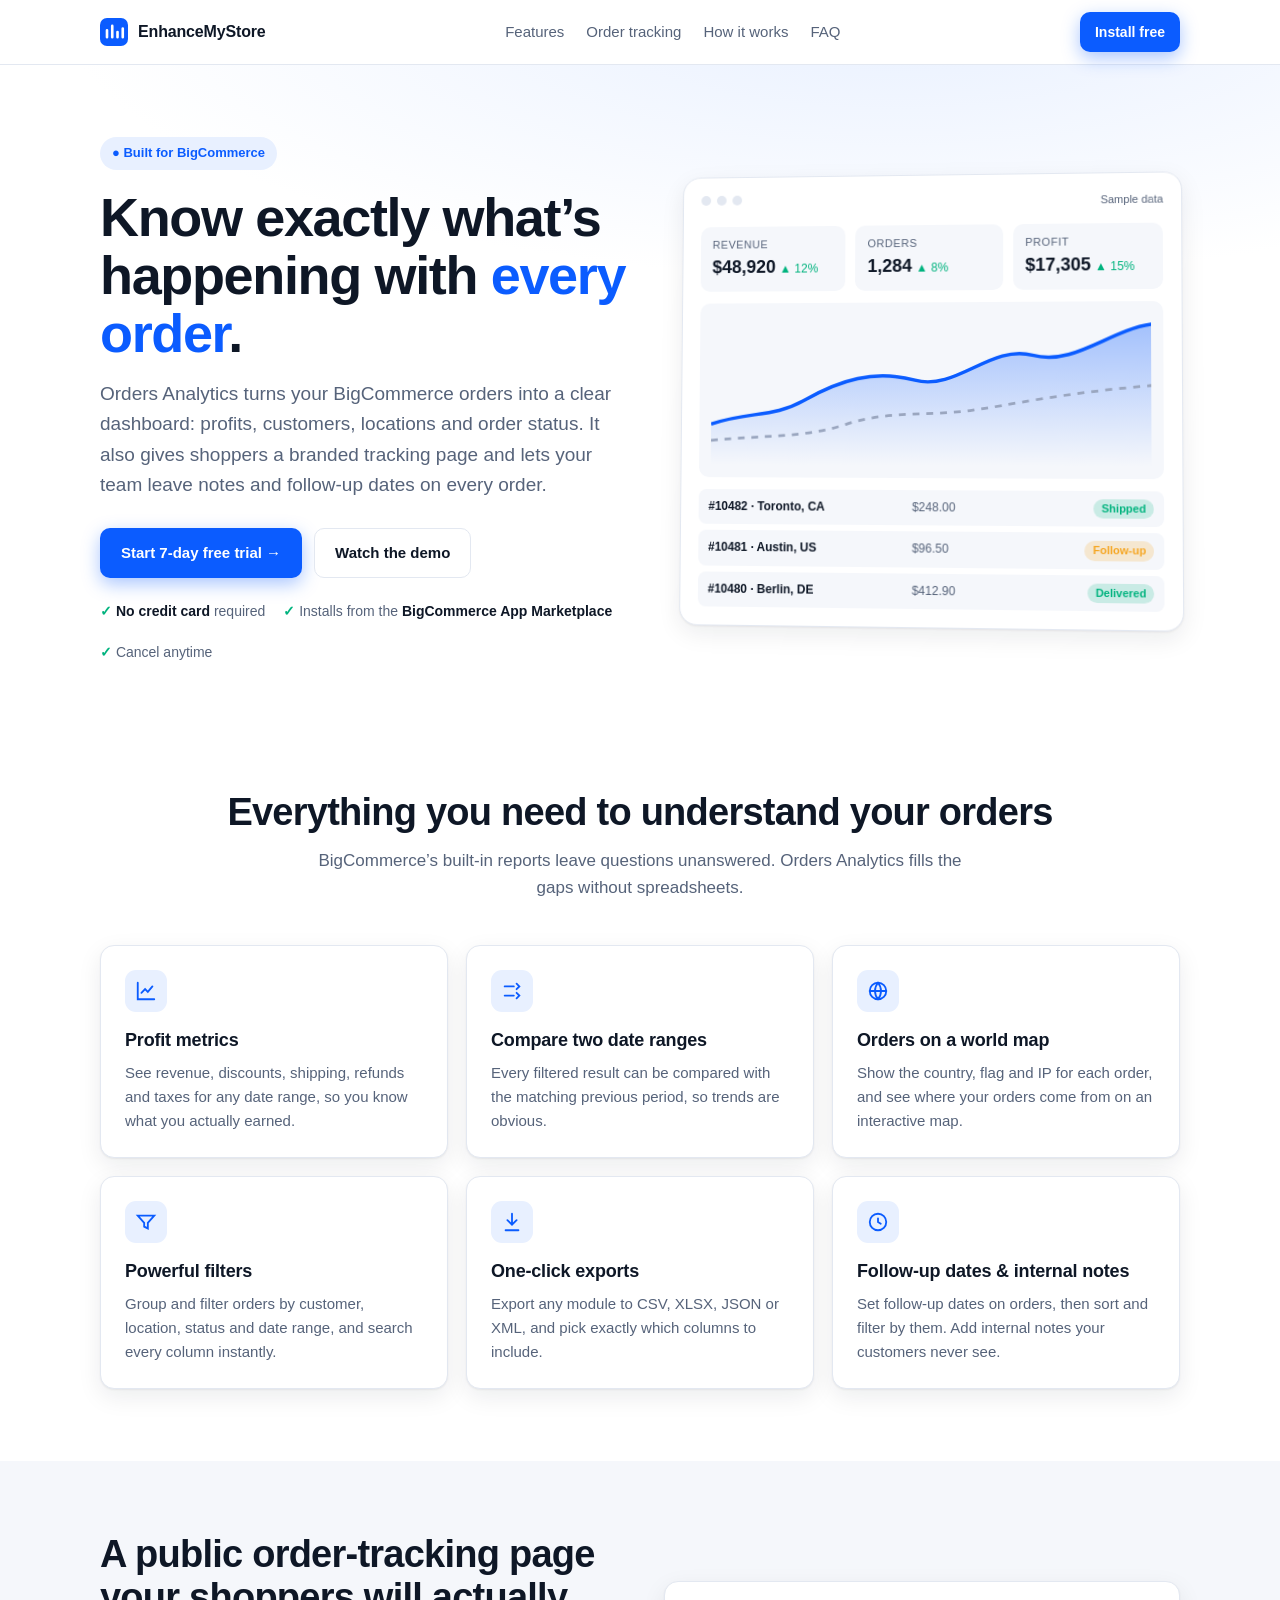
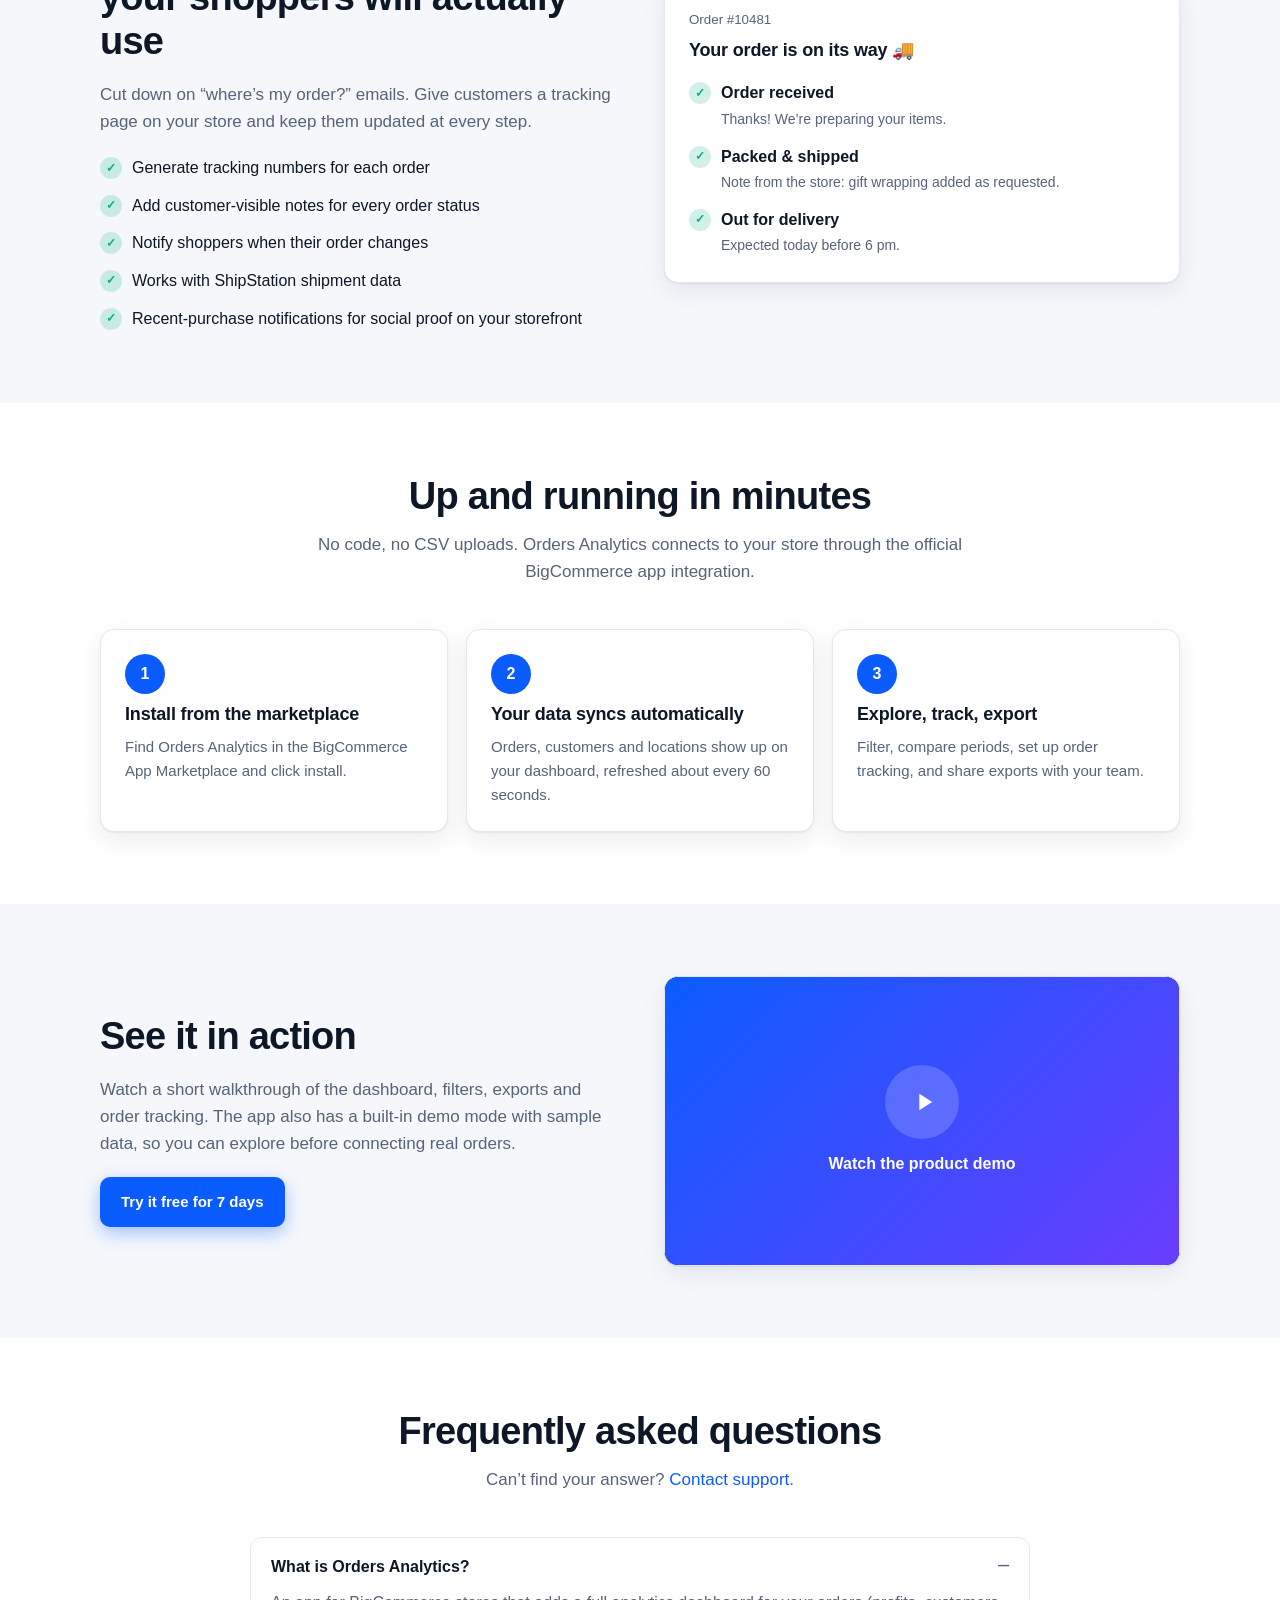
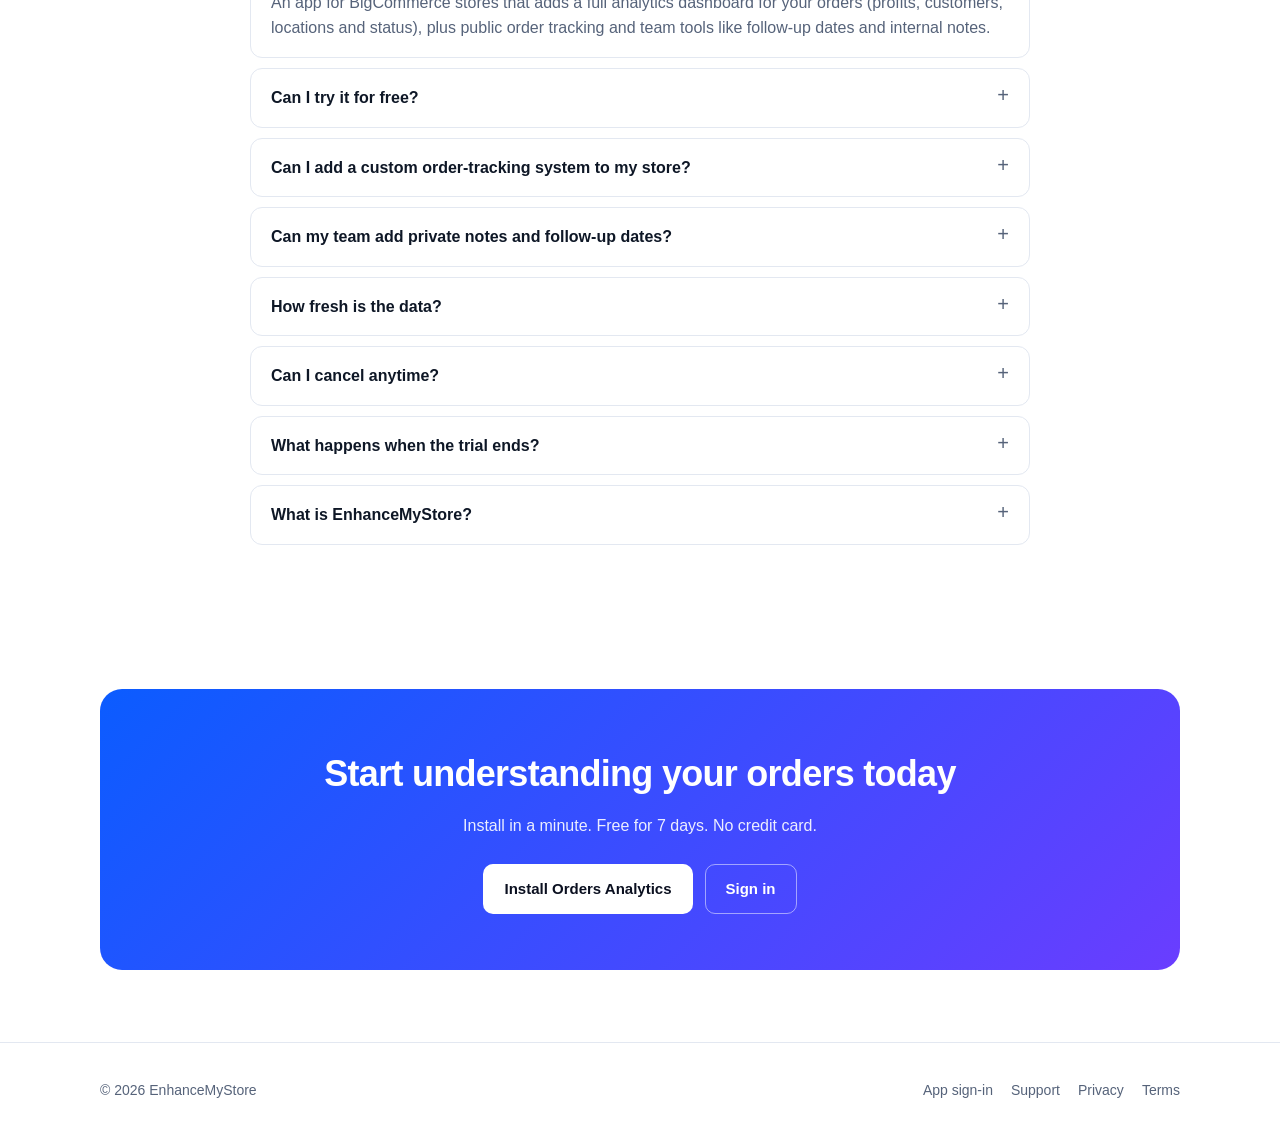
==== index.html @ 6da8b0a1 "feat: Orders Analytics marketing site" ====
<!doctype html>
<html lang="en">
<head>
<meta charset="utf-8">
<meta name="viewport" content="width=device-width, initial-scale=1">
<title>Orders Analytics for BigCommerce · EnhanceMyStore</title>
<meta name="description" content="Orders Analytics gives BigCommerce merchants a fast analytics dashboard for orders, profits, customers and locations, plus public order tracking, follow-up dates, internal notes and one-click exports. 7-day free trial, no credit card.">
<link rel="canonical" href="https://www.enhancemystore.com/">
<meta name="theme-color" content="#0b5cff">
<meta property="og:type" content="website">
<meta property="og:url" content="https://www.enhancemystore.com/">
<meta property="og:title" content="Orders Analytics for BigCommerce">
<meta property="og:description" content="Understand every order: profits, customers, locations and order tracking in one dashboard. Start a 7-day free trial.">
<meta name="twitter:card" content="summary">
<link rel="icon" href="favicon.svg" type="image/svg+xml">
<script type="application/ld+json">
{
  "@context": "https://schema.org",
  "@type": "SoftwareApplication",
  "name": "Orders Analytics",
  "applicationCategory": "BusinessApplication",
  "operatingSystem": "Web (BigCommerce app)",
  "url": "https://www.enhancemystore.com/",
  "installUrl": "https://www.bigcommerce.com/apps/orders-analytics/",
  "publisher": {"@type": "Organization", "name": "EnhanceMyStore", "url": "https://www.enhancemystore.com/"},
  "offers": {"@type": "Offer", "description": "7-day free trial, no credit card required"}
}
</script>
<style>
:root{
  --bg:#ffffff; --bg-soft:#f5f7fb; --card:#ffffff; --text:#0e1726; --muted:#56637a; --line:#e3e8f1;
  --brand:#0b5cff; --brand-ink:#ffffff; --brand-soft:#e8f0ff; --accent:#00b37e; --warn:#f5a623;
  --shadow:0 1px 2px rgba(14,23,38,.06),0 8px 24px rgba(14,23,38,.08); --radius:14px;
}
@media (prefers-color-scheme: dark){
  :root{
    --bg:#0b1020; --bg-soft:#111830; --card:#141c36; --text:#e8edf7; --muted:#9aa6bf; --line:#232d4d;
    --brand:#4d8bff; --brand-ink:#0b1020; --brand-soft:#16244a; --accent:#2fd39b; --warn:#ffbe4d;
    --shadow:0 1px 2px rgba(0,0,0,.3),0 8px 24px rgba(0,0,0,.35);
  }
}
*{box-sizing:border-box}
html{scroll-behavior:smooth}
body{margin:0;background:var(--bg);color:var(--text);font:16px/1.6 -apple-system,BlinkMacSystemFont,"Segoe UI",Roboto,Inter,Helvetica,Arial,sans-serif;-webkit-font-smoothing:antialiased}
a{color:var(--brand);text-decoration:none}
a:hover{text-decoration:underline}
.wrap{max-width:1120px;margin:0 auto;padding:0 20px}
header{position:sticky;top:0;z-index:10;background:color-mix(in srgb,var(--bg) 88%,transparent);backdrop-filter:blur(10px);border-bottom:1px solid var(--line)}
.nav{display:flex;align-items:center;justify-content:space-between;height:64px;gap:16px}
.logo{display:flex;align-items:center;gap:10px;font-weight:700;color:var(--text);letter-spacing:-.01em}
.logo:hover{text-decoration:none}
.logo svg{width:28px;height:28px}
.nav nav{display:flex;gap:22px;font-size:15px}
.nav nav a{color:var(--muted)}
.btn{display:inline-flex;align-items:center;gap:8px;padding:12px 20px;border-radius:10px;font-weight:600;font-size:15px;border:1px solid transparent;transition:transform .15s,box-shadow .15s,background .15s}
.btn:hover{text-decoration:none;transform:translateY(-1px)}
.btn-primary{background:var(--brand);color:var(--brand-ink);box-shadow:0 6px 18px color-mix(in srgb,var(--brand) 35%,transparent)}
.btn-ghost{border-color:var(--line);color:var(--text);background:var(--card)}
.btn-sm{padding:8px 14px;font-size:14px}
.hero{padding:72px 0 56px;background:radial-gradient(1200px 400px at 70% -10%,var(--brand-soft),transparent 70%)}
.hero-grid{display:grid;grid-template-columns:1.05fr 1fr;gap:48px;align-items:center}
.eyebrow{display:inline-flex;align-items:center;gap:8px;font-size:13px;font-weight:600;color:var(--brand);background:var(--brand-soft);padding:6px 12px;border-radius:999px}
h1{font-size:clamp(34px,5vw,54px);line-height:1.08;letter-spacing:-.025em;margin:18px 0 16px}
h1 span{color:var(--brand)}
.lead{font-size:19px;color:var(--muted);max-width:34em;margin:0 0 28px}
.cta{display:flex;gap:12px;flex-wrap:wrap}
.trust{display:flex;gap:18px;flex-wrap:wrap;margin-top:22px;color:var(--muted);font-size:14px}
.trust b{color:var(--text)}
.check{color:var(--accent);font-weight:700}
/* dashboard illustration */
.mock{background:var(--card);border:1px solid var(--line);border-radius:18px;box-shadow:var(--shadow);padding:18px;transform:perspective(1200px) rotateY(-4deg) rotateX(2deg)}
.mock-top{display:flex;gap:6px;margin-bottom:14px}
.mock-top i{width:10px;height:10px;border-radius:50%;background:var(--line)}
.kpis{display:grid;grid-template-columns:repeat(3,1fr);gap:10px;margin-bottom:12px}
.kpi{background:var(--bg-soft);border-radius:10px;padding:10px 12px}
.kpi small{display:block;color:var(--muted);font-size:11px;text-transform:uppercase;letter-spacing:.05em}
.kpi strong{font-size:18px}
.kpi em{font-style:normal;font-size:12px;color:var(--accent);margin-left:4px}
.chart{background:var(--bg-soft);border-radius:10px;padding:12px}
.chart svg{display:block;width:100%;height:auto}
.rows{margin-top:12px;display:grid;gap:6px}
.row{display:grid;grid-template-columns:1.2fr .8fr .6fr;gap:8px;font-size:12px;background:var(--bg-soft);border-radius:8px;padding:8px 10px;color:var(--muted)}
.row b{color:var(--text);font-weight:600}
.tag{justify-self:end;padding:1px 8px;border-radius:999px;font-size:11px;font-weight:600}
.tag.ok{background:color-mix(in srgb,var(--accent) 18%,transparent);color:var(--accent)}
.tag.wait{background:color-mix(in srgb,var(--warn) 20%,transparent);color:var(--warn)}
section{padding:72px 0}
.soft{background:var(--bg-soft)}
.h2{font-size:clamp(28px,3.4vw,38px);letter-spacing:-.02em;line-height:1.15;margin:0 0 12px;text-align:center}
.sub{color:var(--muted);text-align:center;max-width:40em;margin:0 auto 44px;font-size:17px}
.grid{display:grid;grid-template-columns:repeat(3,1fr);gap:18px}
.card{background:var(--card);border:1px solid var(--line);border-radius:var(--radius);padding:24px;box-shadow:var(--shadow)}
.card h3{margin:14px 0 6px;font-size:18px;letter-spacing:-.01em}
.card p{margin:0;color:var(--muted);font-size:15px}
.ico{width:42px;height:42px;border-radius:11px;display:grid;place-items:center;background:var(--brand-soft);color:var(--brand)}
.ico svg{width:22px;height:22px}
.split{display:grid;grid-template-columns:1fr 1fr;gap:48px;align-items:center}
.list{list-style:none;padding:0;margin:20px 0 0;display:grid;gap:12px}
.list li{display:flex;gap:10px;align-items:flex-start}
.list li::before{content:"✓";flex:none;width:22px;height:22px;border-radius:50%;display:grid;place-items:center;font-size:12px;font-weight:700;background:color-mix(in srgb,var(--accent) 18%,transparent);color:var(--accent);margin-top:2px}
.steps{display:grid;grid-template-columns:repeat(3,1fr);gap:18px;counter-reset:s}
.step{position:relative;padding-top:56px}
.step::before{counter-increment:s;content:counter(s);position:absolute;top:0;left:24px;width:40px;height:40px;border-radius:50%;background:var(--brand);color:var(--brand-ink);display:grid;place-items:center;font-weight:700;margin-top:24px}
.video{position:relative;aspect-ratio:16/9;border-radius:var(--radius);overflow:hidden;border:1px solid var(--line);box-shadow:var(--shadow);background:#000}
.video a{position:absolute;inset:0;display:grid;place-items:center;background:linear-gradient(135deg,#0b5cff,#6a3dff);color:#fff;font-weight:600}
.video a:hover{text-decoration:none}
.play{width:74px;height:74px;border-radius:50%;background:rgba(255,255,255,.18);display:grid;place-items:center;margin:0 auto 12px;backdrop-filter:blur(4px)}
.play svg{width:28px;height:28px;margin-left:4px}
.faq{max-width:780px;margin:0 auto;display:grid;gap:10px}
details{background:var(--card);border:1px solid var(--line);border-radius:12px;padding:16px 20px}
summary{cursor:pointer;font-weight:600;list-style:none;display:flex;justify-content:space-between;gap:12px}
summary::-webkit-details-marker{display:none}
summary::after{content:"+";color:var(--muted);font-weight:400;font-size:20px;line-height:1}
details[open] summary::after{content:"–"}
details p{color:var(--muted);margin:10px 0 0}
.final{text-align:center;background:linear-gradient(135deg,var(--brand),#6a3dff);color:#fff;border-radius:22px;padding:56px 24px}
.final h2{margin:0 0 10px;font-size:clamp(26px,3.2vw,36px);letter-spacing:-.02em}
.final p{margin:0 0 26px;opacity:.9}
.final .btn-primary{background:#fff;color:#0b1020;box-shadow:none}
.final .btn-ghost{background:transparent;border-color:rgba(255,255,255,.5);color:#fff}
footer{padding:36px 0;border-top:1px solid var(--line);color:var(--muted);font-size:14px}
.foot{display:flex;justify-content:space-between;gap:16px;flex-wrap:wrap}
.foot nav{display:flex;gap:18px;flex-wrap:wrap}
.foot a{color:var(--muted)}
@media (max-width:900px){
  .hero-grid,.split{grid-template-columns:1fr}
  .grid,.steps{grid-template-columns:1fr 1fr}
  .mock{transform:none}
  .nav nav{display:none}
}
@media (max-width:600px){
  .grid,.steps{grid-template-columns:1fr}
  .hero{padding-top:48px}
  section{padding:56px 0}
  .kpis{grid-template-columns:1fr 1fr}
  .kpi:last-child{display:none}
}
@media (prefers-reduced-motion:reduce){*{transition:none!important;scroll-behavior:auto!important}}
</style>
</head>
<body>

<header>
  <div class="wrap nav">
    <a class="logo" href="/" aria-label="EnhanceMyStore home">
      <svg viewBox="0 0 32 32" aria-hidden="true"><rect width="32" height="32" rx="8" fill="#0b5cff"/><path d="M8 22V14M14 22V9M20 22v-6M26 22V12" stroke="#fff" stroke-width="3" stroke-linecap="round"/></svg>
      EnhanceMyStore
    </a>
    <nav aria-label="Main">
      <a href="#features">Features</a>
      <a href="#tracking">Order tracking</a>
      <a href="#how">How it works</a>
      <a href="#faq">FAQ</a>
    </nav>
    <a class="btn btn-primary btn-sm" href="https://www.bigcommerce.com/apps/orders-analytics/" rel="noopener">Install free</a>
  </div>
</header>

<main>
  <section class="hero">
    <div class="wrap hero-grid">
      <div>
        <span class="eyebrow">● Built for BigCommerce</span>
        <h1>Know exactly what’s happening with <span>every order</span>.</h1>
        <p class="lead">Orders Analytics turns your BigCommerce orders into a clear dashboard: profits, customers, locations and order status. It also gives shoppers a branded tracking page and lets your team leave notes and follow-up dates on every order.</p>
        <div class="cta">
          <a class="btn btn-primary" href="https://www.bigcommerce.com/apps/orders-analytics/" rel="noopener">Start 7-day free trial →</a>
          <a class="btn btn-ghost" href="#demo">Watch the demo</a>
        </div>
        <div class="trust">
          <span><span class="check">✓</span> <b>No credit card</b> required</span>
          <span><span class="check">✓</span> Installs from the <b>BigCommerce App Marketplace</b></span>
          <span><span class="check">✓</span> Cancel anytime</span>
        </div>
      </div>

      <div class="mock" role="img" aria-label="Illustration of the Orders Analytics dashboard">
        <div class="mock-top"><i></i><i></i><i></i><small style="margin-left:auto;color:var(--muted);font-size:11px">Sample data</small></div>
        <div class="kpis">
          <div class="kpi"><small>Revenue</small><strong>$48,920</strong><em>▲ 12%</em></div>
          <div class="kpi"><small>Orders</small><strong>1,284</strong><em>▲ 8%</em></div>
          <div class="kpi"><small>Profit</small><strong>$17,305</strong><em>▲ 15%</em></div>
        </div>
        <div class="chart">
          <svg viewBox="0 0 320 110" aria-hidden="true">
            <defs><linearGradient id="g" x1="0" x2="0" y1="0" y2="1"><stop offset="0" stop-color="#0b5cff" stop-opacity=".35"/><stop offset="1" stop-color="#0b5cff" stop-opacity="0"/></linearGradient></defs>
            <path d="M0 80 C30 70 45 76 70 62 S120 40 150 48 205 22 235 30 290 12 320 8 V110 H0Z" fill="url(#g)"/>
            <path d="M0 80 C30 70 45 76 70 62 S120 40 150 48 205 22 235 30 290 12 320 8" fill="none" stroke="#0b5cff" stroke-width="2.5"/>
            <path d="M0 92 C40 88 70 90 100 80 S160 74 190 70 250 58 320 52" fill="none" stroke="#9aa6bf" stroke-width="2" stroke-dasharray="5 5"/>
          </svg>
        </div>
        <div class="rows">
          <div class="row"><b>#10482 · Toronto, CA</b><span>$248.00</span><span class="tag ok">Shipped</span></div>
          <div class="row"><b>#10481 · Austin, US</b><span>$96.50</span><span class="tag wait">Follow-up</span></div>
          <div class="row"><b>#10480 · Berlin, DE</b><span>$412.90</span><span class="tag ok">Delivered</span></div>
        </div>
      </div>
    </div>
  </section>

  <section id="features">
    <div class="wrap">
      <h2 class="h2">Everything you need to understand your orders</h2>
      <p class="sub">BigCommerce’s built-in reports leave questions unanswered. Orders Analytics fills the gaps without spreadsheets.</p>
      <div class="grid">
        <div class="card">
          <div class="ico"><svg viewBox="0 0 24 24" fill="none" stroke="currentColor" stroke-width="2" stroke-linecap="round"><path d="M3 3v18h18"/><path d="M7 14l4-4 3 3 5-6"/></svg></div>
          <h3>Profit metrics</h3>
          <p>See revenue, discounts, shipping, refunds and taxes for any date range, so you know what you actually earned.</p>
        </div>
        <div class="card">
          <div class="ico"><svg viewBox="0 0 24 24" fill="none" stroke="currentColor" stroke-width="2" stroke-linecap="round"><path d="M4 7h10M4 17h10"/><path d="M17 4l3 3-3 3M17 14l3 3-3 3"/></svg></div>
          <h3>Compare two date ranges</h3>
          <p>Every filtered result can be compared with the matching previous period, so trends are obvious.</p>
        </div>
        <div class="card">
          <div class="ico"><svg viewBox="0 0 24 24" fill="none" stroke="currentColor" stroke-width="2" stroke-linecap="round"><circle cx="12" cy="12" r="9"/><path d="M3 12h18M12 3a14 14 0 0 1 0 18M12 3a14 14 0 0 0 0 18"/></svg></div>
          <h3>Orders on a world map</h3>
          <p>Show the country, flag and IP for each order, and see where your orders come from on an interactive map.</p>
        </div>
        <div class="card">
          <div class="ico"><svg viewBox="0 0 24 24" fill="none" stroke="currentColor" stroke-width="2" stroke-linecap="round"><path d="M3 5h18l-7 8v6l-4-2v-4z"/></svg></div>
          <h3>Powerful filters</h3>
          <p>Group and filter orders by customer, location, status and date range, and search every column instantly.</p>
        </div>
        <div class="card">
          <div class="ico"><svg viewBox="0 0 24 24" fill="none" stroke="currentColor" stroke-width="2" stroke-linecap="round"><path d="M12 3v12M7 10l5 5 5-5"/><path d="M5 21h14"/></svg></div>
          <h3>One-click exports</h3>
          <p>Export any module to CSV, XLSX, JSON or XML, and pick exactly which columns to include.</p>
        </div>
        <div class="card">
          <div class="ico"><svg viewBox="0 0 24 24" fill="none" stroke="currentColor" stroke-width="2" stroke-linecap="round"><path d="M12 8v4l3 2"/><circle cx="12" cy="12" r="9"/></svg></div>
          <h3>Follow-up dates &amp; internal notes</h3>
          <p>Set follow-up dates on orders, then sort and filter by them. Add internal notes your customers never see.</p>
        </div>
      </div>
    </div>
  </section>

  <section id="tracking" class="soft">
    <div class="wrap split">
      <div>
        <h2 class="h2" style="text-align:left">A public order-tracking page your shoppers will actually use</h2>
        <p style="color:var(--muted);font-size:17px">Cut down on “where’s my order?” emails. Give customers a tracking page on your store and keep them updated at every step.</p>
        <ul class="list">
          <li>Generate tracking numbers for each order</li>
          <li>Add customer-visible notes for every order status</li>
          <li>Notify shoppers when their order changes</li>
          <li>Works with ShipStation shipment data</li>
          <li>Recent-purchase notifications for social proof on your storefront</li>
        </ul>
      </div>
      <div class="card" aria-label="Example tracking page">
        <small style="color:var(--muted)">Order #10481</small>
        <h3 style="margin:4px 0 16px">Your order is on its way 🚚</h3>
        <ul class="list" style="margin:0">
          <li><div><b>Order received</b><br><span style="color:var(--muted);font-size:14px">Thanks! We’re preparing your items.</span></div></li>
          <li><div><b>Packed &amp; shipped</b><br><span style="color:var(--muted);font-size:14px">Note from the store: gift wrapping added as requested.</span></div></li>
          <li><div><b>Out for delivery</b><br><span style="color:var(--muted);font-size:14px">Expected today before 6 pm.</span></div></li>
        </ul>
      </div>
    </div>
  </section>

  <section id="how">
    <div class="wrap">
      <h2 class="h2">Up and running in minutes</h2>
      <p class="sub">No code, no CSV uploads. Orders Analytics connects to your store through the official BigCommerce app integration.</p>
      <div class="steps">
        <div class="card step"><h3>Install from the marketplace</h3><p>Find Orders Analytics in the BigCommerce App Marketplace and click install.</p></div>
        <div class="card step"><h3>Your data syncs automatically</h3><p>Orders, customers and locations show up on your dashboard, refreshed about every 60 seconds.</p></div>
        <div class="card step"><h3>Explore, track, export</h3><p>Filter, compare periods, set up order tracking, and share exports with your team.</p></div>
      </div>
    </div>
  </section>

  <section id="demo" class="soft">
    <div class="wrap split">
      <div>
        <h2 class="h2" style="text-align:left">See it in action</h2>
        <p style="color:var(--muted);font-size:17px">Watch a short walkthrough of the dashboard, filters, exports and order tracking. The app also has a built-in demo mode with sample data, so you can explore before connecting real orders.</p>
        <div class="cta" style="margin-top:20px">
          <a class="btn btn-primary" href="https://www.bigcommerce.com/apps/orders-analytics/" rel="noopener">Try it free for 7 days</a>
        </div>
      </div>
      <div class="video">
        <a href="https://youtu.be/Df5bW0hY-HM" rel="noopener" aria-label="Watch the Orders Analytics demo video on YouTube">
          <div style="text-align:center">
            <div class="play"><svg viewBox="0 0 24 24" fill="currentColor"><path d="M8 5v14l11-7z"/></svg></div>
            Watch the product demo
          </div>
        </a>
      </div>
    </div>
  </section>

  <section id="faq">
    <div class="wrap">
      <h2 class="h2">Frequently asked questions</h2>
      <p class="sub">Can’t find your answer? <a href="https://orders-analytics.enhancemystore.com/support">Contact support</a>.</p>
      <div class="faq">
        <details open><summary>What is Orders Analytics?</summary><p>An app for BigCommerce stores that adds a full analytics dashboard for your orders (profits, customers, locations and status), plus public order tracking and team tools like follow-up dates and internal notes.</p></details>
        <details><summary>Can I try it for free?</summary><p>Yes. Every install starts with a 7-day free trial, and no credit card is required.</p></details>
        <details><summary>Can I add a custom order-tracking system to my store?</summary><p>Yes. You get a public tracking page, tracking numbers for each order, and customer-visible notes for every order status.</p></details>
        <details><summary>Can my team add private notes and follow-up dates?</summary><p>Yes. Internal notes are never shown to customers, and you can sort and filter orders by follow-up date.</p></details>
        <details><summary>How fresh is the data?</summary><p>New orders appear within about 60 seconds.</p></details>
        <details><summary>Can I cancel anytime?</summary><p>Yes, from the account page. You keep your plan’s benefits until the end of the paid period.</p></details>
        <details><summary>What happens when the trial ends?</summary><p>Choose a plan to keep using the dashboard. Without a plan, most features stop and storefront widgets show a small “powered by” link.</p></details>
        <details><summary>What is EnhanceMyStore?</summary><p>EnhanceMyStore builds software for online stores. Orders Analytics is our analytics and order-tracking app for BigCommerce.</p></details>
      </div>
    </div>
  </section>

  <section>
    <div class="wrap">
      <div class="final">
        <h2>Start understanding your orders today</h2>
        <p>Install in a minute. Free for 7 days. No credit card.</p>
        <div class="cta" style="justify-content:center">
          <a class="btn btn-primary" href="https://www.bigcommerce.com/apps/orders-analytics/" rel="noopener">Install Orders Analytics</a>
          <a class="btn btn-ghost" href="https://orders-analytics.enhancemystore.com/">Sign in</a>
        </div>
      </div>
    </div>
  </section>
</main>

<footer>
  <div class="wrap foot">
    <span>© <span id="y">2026</span> EnhanceMyStore</span>
    <nav aria-label="Footer">
      <a href="https://orders-analytics.enhancemystore.com/">App sign-in</a>
      <a href="https://orders-analytics.enhancemystore.com/support">Support</a>
      <a href="https://orders-analytics.enhancemystore.com/privacy">Privacy</a>
      <a href="https://orders-analytics.enhancemystore.com/terms">Terms</a>
    </nav>
  </div>
</footer>
<script>document.getElementById('y').textContent=new Date().getFullYear()</script>
</body>
</html>
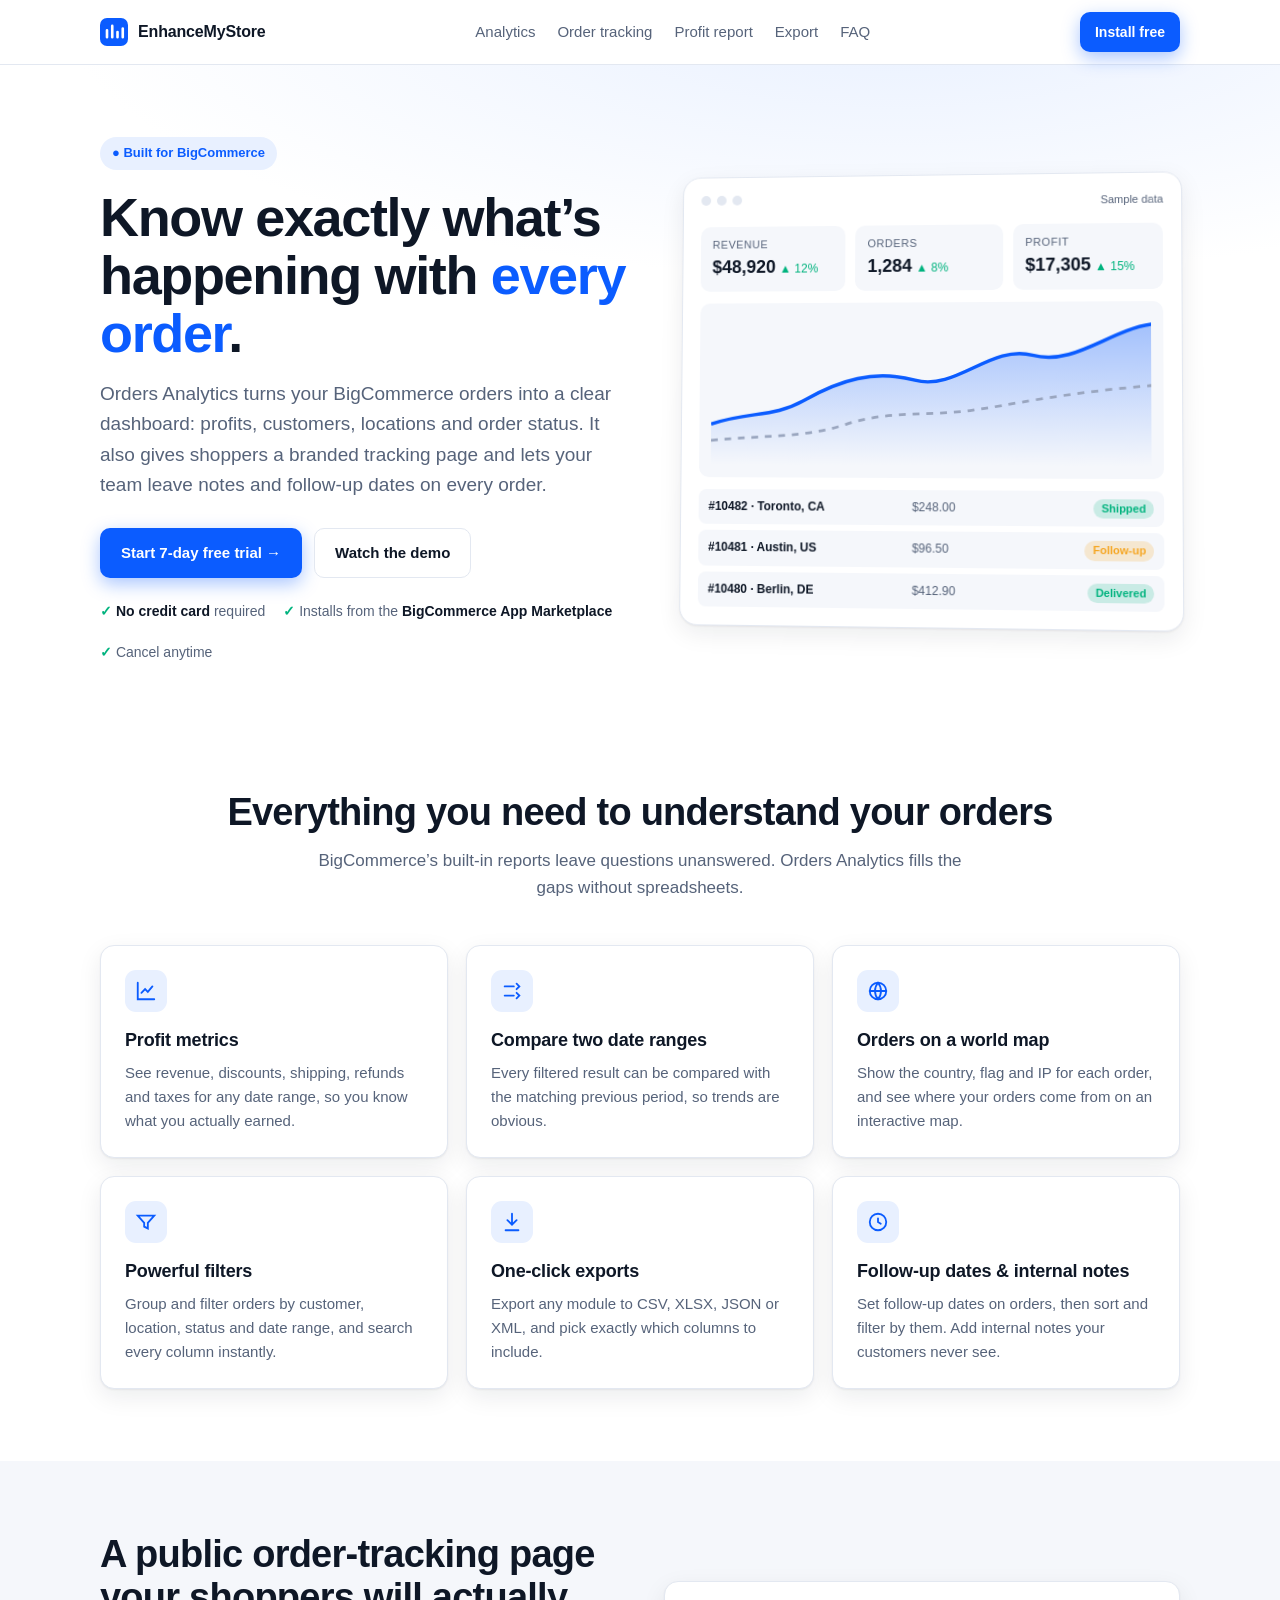
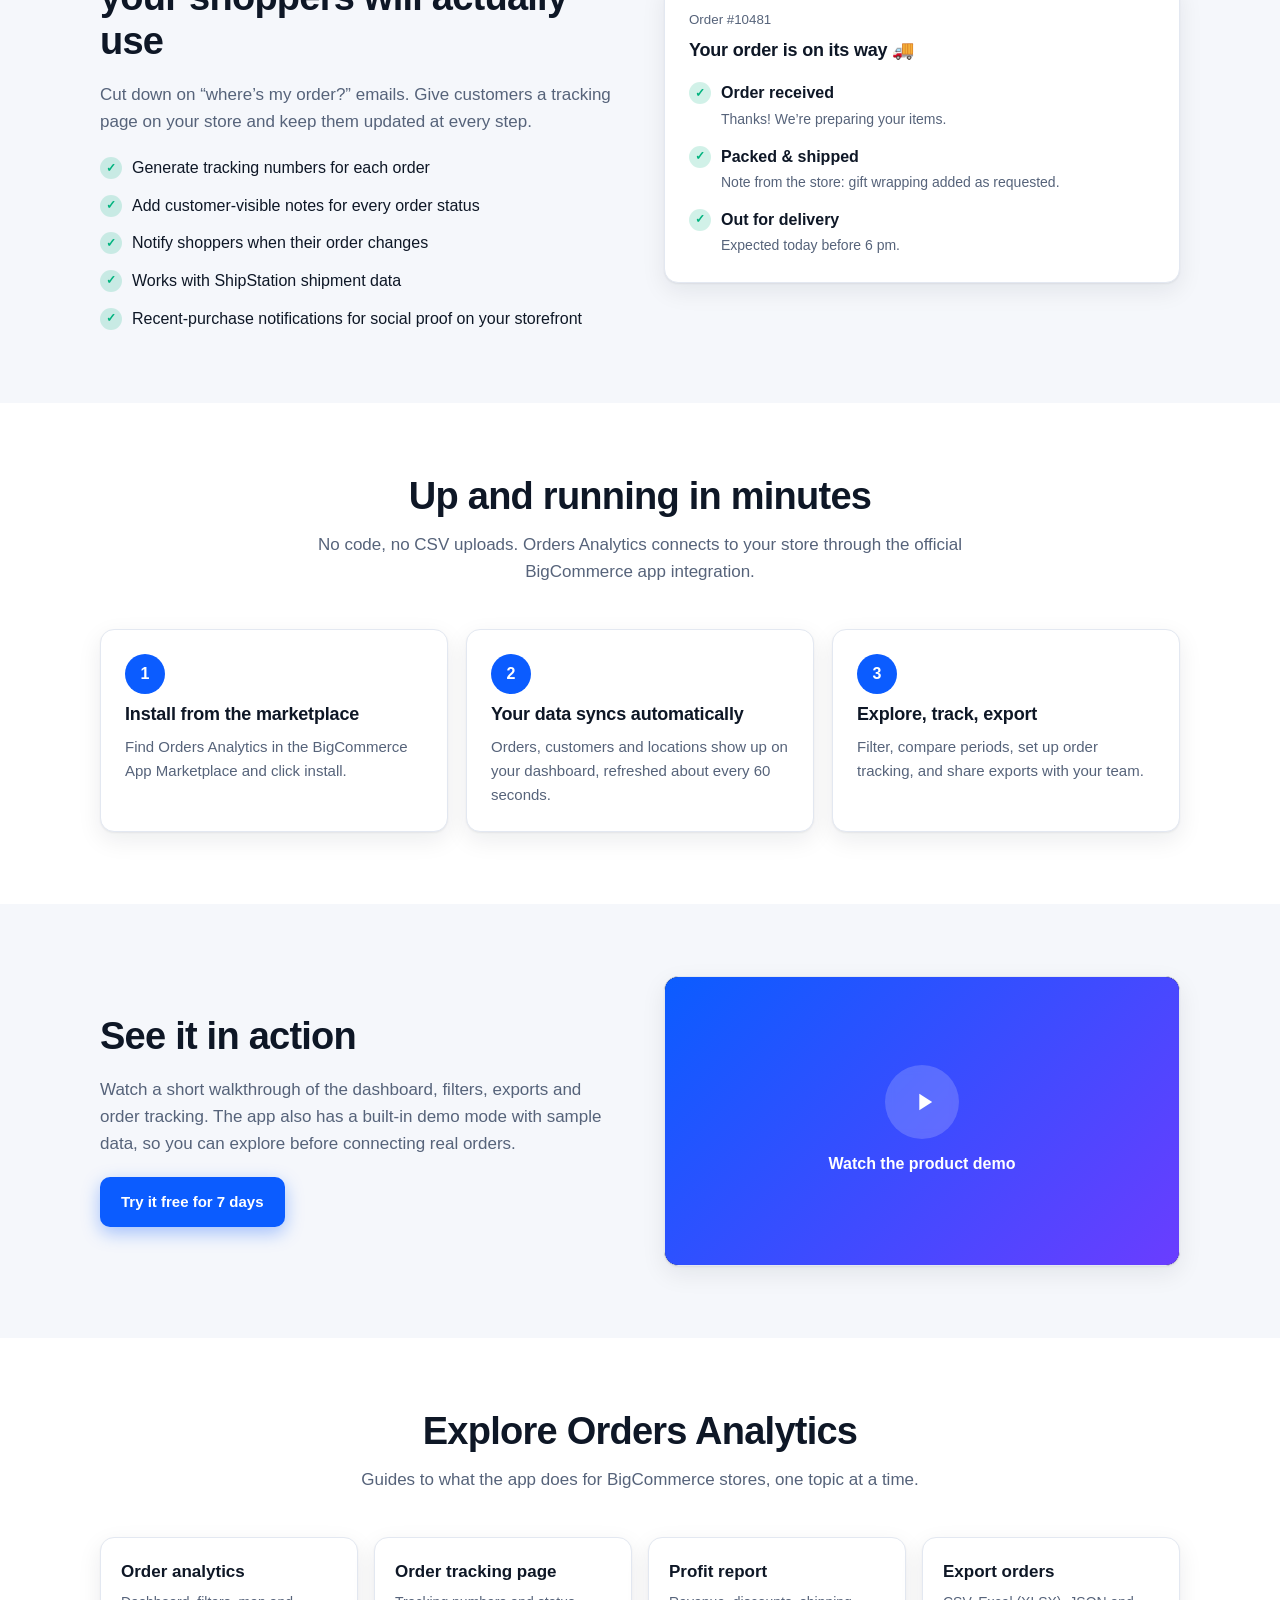
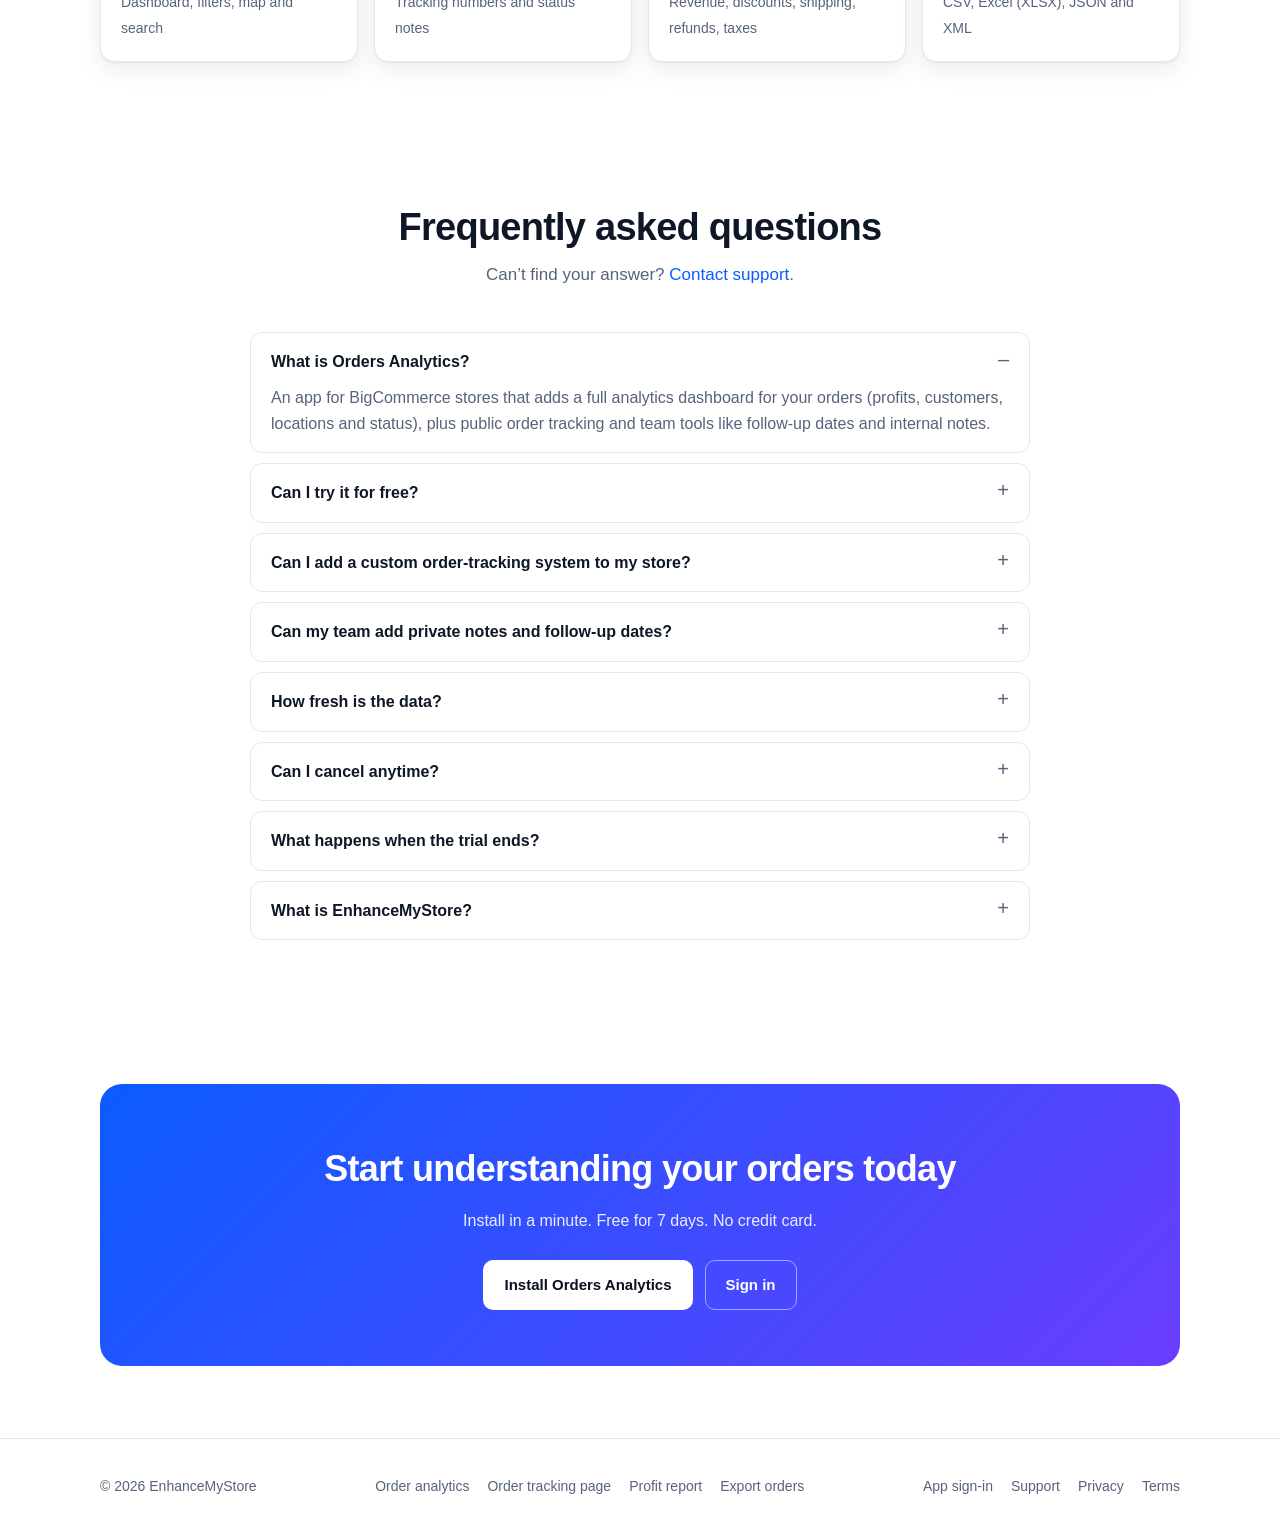
==== commit 0e464e85: "feat: SEO landing pages for BigCommerce order analytics, tracking, profit report and exports; remove" ====
--- a/index.html
+++ b/index.html
@@ -4,139 +4,142 @@
 <meta charset="utf-8">
 <meta name="viewport" content="width=device-width, initial-scale=1">
 <title>Orders Analytics for BigCommerce · EnhanceMyStore</title>
-<meta name="description" content="Orders Analytics gives BigCommerce merchants a fast analytics dashboard for orders, profits, customers and locations, plus public order tracking, follow-up dates, internal notes and one-click exports. 7-day free trial, no credit card.">
+<meta name="description" content="Orders Analytics is a BigCommerce app for order analytics: profit reports, an order tracking page, filters, maps and one-click exports. 7-day free trial.">
 <link rel="canonical" href="https://www.enhancemystore.com/">
 <meta name="theme-color" content="#0b5cff">
 <meta property="og:type" content="website">
 <meta property="og:url" content="https://www.enhancemystore.com/">
 <meta property="og:title" content="Orders Analytics for BigCommerce">
 <meta property="og:description" content="Understand every order: profits, customers, locations and order tracking in one dashboard. Start a 7-day free trial.">
-<meta name="twitter:card" content="summary">
-<link rel="icon" href="favicon.svg" type="image/svg+xml">
+<meta property="og:image" content="https://www.enhancemystore.com/og.png">
+<meta property="og:image:width" content="1200">
+<meta property="og:image:height" content="630">
+<meta property="og:image:alt" content="Orders Analytics for BigCommerce: profits, customers, locations and order tracking in one dashboard">
+<meta property="og:site_name" content="EnhanceMyStore">
+<meta name="twitter:card" content="summary_large_image">
+<meta name="twitter:image" content="https://www.enhancemystore.com/og.png">
+<link rel="icon" href="/favicon.svg" type="image/svg+xml">
+<meta name="robots" content="index,follow,max-image-preview:large">
 <script type="application/ld+json">
 {
-  "@context": "https://schema.org",
-  "@type": "SoftwareApplication",
-  "name": "Orders Analytics",
-  "applicationCategory": "BusinessApplication",
-  "operatingSystem": "Web (BigCommerce app)",
-  "url": "https://www.enhancemystore.com/",
-  "installUrl": "https://www.bigcommerce.com/apps/orders-analytics/",
-  "publisher": {"@type": "Organization", "name": "EnhanceMyStore", "url": "https://www.enhancemystore.com/"},
-  "offers": {"@type": "Offer", "description": "7-day free trial, no credit card required"}
+ "@context": "https://schema.org",
+ "@graph": [
+  {
+   "@type": "Organization",
+   "@id": "https://www.enhancemystore.com/#org",
+   "name": "EnhanceMyStore",
+   "url": "https://www.enhancemystore.com/",
+   "logo": "https://www.enhancemystore.com/favicon.svg"
+  },
+  {
+   "@type": "WebSite",
+   "@id": "https://www.enhancemystore.com/#website",
+   "url": "https://www.enhancemystore.com/",
+   "name": "EnhanceMyStore",
+   "publisher": {
+    "@id": "https://www.enhancemystore.com/#org"
+   }
+  },
+  {
+   "@type": "SoftwareApplication",
+   "name": "Orders Analytics",
+   "applicationCategory": "BusinessApplication",
+   "operatingSystem": "Web (BigCommerce app)",
+   "url": "https://www.enhancemystore.com/",
+   "installUrl": "https://www.bigcommerce.com/apps/orders-analytics/",
+   "image": "https://www.enhancemystore.com/og.png",
+   "publisher": {
+    "@id": "https://www.enhancemystore.com/#org"
+   },
+   "offers": {
+    "@type": "Offer",
+    "description": "7-day free trial, no credit card required"
+   },
+   "featureList": [
+    "Profit metrics: revenue, discounts, shipping, refunds, taxes",
+    "Two date range comparison",
+    "Orders on a world map with country, flag and IP",
+    "Filter by customer, location, status and date",
+    "Export to CSV, XLSX, JSON, XML",
+    "Order follow-up dates and internal notes",
+    "Public order tracking page with tracking numbers and status notes",
+    "ShipStation integration",
+    "Recent purchase notifications"
+   ]
+  },
+  {
+   "@type": "FAQPage",
+   "mainEntity": [
+    {
+     "@type": "Question",
+     "name": "What is Orders Analytics?",
+     "acceptedAnswer": {
+      "@type": "Answer",
+      "text": "An app for BigCommerce stores that adds a full analytics dashboard for your orders (profits, customers, locations and status), plus public order tracking and team tools like follow-up dates and internal notes."
+     }
+    },
+    {
+     "@type": "Question",
+     "name": "Can I try it for free?",
+     "acceptedAnswer": {
+      "@type": "Answer",
+      "text": "Yes. Every install starts with a 7-day free trial, and no credit card is required."
+     }
+    },
+    {
+     "@type": "Question",
+     "name": "Can I add a custom order-tracking system to my store?",
+     "acceptedAnswer": {
+      "@type": "Answer",
+      "text": "Yes. You get a public tracking page, tracking numbers for each order, and customer-visible notes for every order status."
+     }
+    },
+    {
+     "@type": "Question",
+     "name": "Can my team add private notes and follow-up dates?",
+     "acceptedAnswer": {
+      "@type": "Answer",
+      "text": "Yes. Internal notes are never shown to customers, and you can sort and filter orders by follow-up date."
+     }
+    },
+    {
+     "@type": "Question",
+     "name": "How fresh is the data?",
+     "acceptedAnswer": {
+      "@type": "Answer",
+      "text": "New orders appear within about 60 seconds."
+     }
+    },
+    {
+     "@type": "Question",
+     "name": "Can I cancel anytime?",
+     "acceptedAnswer": {
+      "@type": "Answer",
+      "text": "Yes, from the account page. You keep your plan’s benefits until the end of the paid period."
+     }
+    },
+    {
+     "@type": "Question",
+     "name": "What happens when the trial ends?",
+     "acceptedAnswer": {
+      "@type": "Answer",
+      "text": "Choose a plan to keep using the dashboard. Without a plan, most features stop and storefront widgets show a small “powered by” link."
+     }
+    },
+    {
+     "@type": "Question",
+     "name": "What is EnhanceMyStore?",
+     "acceptedAnswer": {
+      "@type": "Answer",
+      "text": "EnhanceMyStore builds software for online stores. Orders Analytics is our analytics and order-tracking app for BigCommerce."
+     }
+    }
+   ]
+  }
+ ]
 }
 </script>
-<style>
-:root{
-  --bg:#ffffff; --bg-soft:#f5f7fb; --card:#ffffff; --text:#0e1726; --muted:#56637a; --line:#e3e8f1;
-  --brand:#0b5cff; --brand-ink:#ffffff; --brand-soft:#e8f0ff; --accent:#00b37e; --warn:#f5a623;
-  --shadow:0 1px 2px rgba(14,23,38,.06),0 8px 24px rgba(14,23,38,.08); --radius:14px;
-}
-@media (prefers-color-scheme: dark){
-  :root{
-    --bg:#0b1020; --bg-soft:#111830; --card:#141c36; --text:#e8edf7; --muted:#9aa6bf; --line:#232d4d;
-    --brand:#4d8bff; --brand-ink:#0b1020; --brand-soft:#16244a; --accent:#2fd39b; --warn:#ffbe4d;
-    --shadow:0 1px 2px rgba(0,0,0,.3),0 8px 24px rgba(0,0,0,.35);
-  }
-}
-*{box-sizing:border-box}
-html{scroll-behavior:smooth}
-body{margin:0;background:var(--bg);color:var(--text);font:16px/1.6 -apple-system,BlinkMacSystemFont,"Segoe UI",Roboto,Inter,Helvetica,Arial,sans-serif;-webkit-font-smoothing:antialiased}
-a{color:var(--brand);text-decoration:none}
-a:hover{text-decoration:underline}
-.wrap{max-width:1120px;margin:0 auto;padding:0 20px}
-header{position:sticky;top:0;z-index:10;background:color-mix(in srgb,var(--bg) 88%,transparent);backdrop-filter:blur(10px);border-bottom:1px solid var(--line)}
-.nav{display:flex;align-items:center;justify-content:space-between;height:64px;gap:16px}
-.logo{display:flex;align-items:center;gap:10px;font-weight:700;color:var(--text);letter-spacing:-.01em}
-.logo:hover{text-decoration:none}
-.logo svg{width:28px;height:28px}
-.nav nav{display:flex;gap:22px;font-size:15px}
-.nav nav a{color:var(--muted)}
-.btn{display:inline-flex;align-items:center;gap:8px;padding:12px 20px;border-radius:10px;font-weight:600;font-size:15px;border:1px solid transparent;transition:transform .15s,box-shadow .15s,background .15s}
-.btn:hover{text-decoration:none;transform:translateY(-1px)}
-.btn-primary{background:var(--brand);color:var(--brand-ink);box-shadow:0 6px 18px color-mix(in srgb,var(--brand) 35%,transparent)}
-.btn-ghost{border-color:var(--line);color:var(--text);background:var(--card)}
-.btn-sm{padding:8px 14px;font-size:14px}
-.hero{padding:72px 0 56px;background:radial-gradient(1200px 400px at 70% -10%,var(--brand-soft),transparent 70%)}
-.hero-grid{display:grid;grid-template-columns:1.05fr 1fr;gap:48px;align-items:center}
-.eyebrow{display:inline-flex;align-items:center;gap:8px;font-size:13px;font-weight:600;color:var(--brand);background:var(--brand-soft);padding:6px 12px;border-radius:999px}
-h1{font-size:clamp(34px,5vw,54px);line-height:1.08;letter-spacing:-.025em;margin:18px 0 16px}
-h1 span{color:var(--brand)}
-.lead{font-size:19px;color:var(--muted);max-width:34em;margin:0 0 28px}
-.cta{display:flex;gap:12px;flex-wrap:wrap}
-.trust{display:flex;gap:18px;flex-wrap:wrap;margin-top:22px;color:var(--muted);font-size:14px}
-.trust b{color:var(--text)}
-.check{color:var(--accent);font-weight:700}
-/* dashboard illustration */
-.mock{background:var(--card);border:1px solid var(--line);border-radius:18px;box-shadow:var(--shadow);padding:18px;transform:perspective(1200px) rotateY(-4deg) rotateX(2deg)}
-.mock-top{display:flex;gap:6px;margin-bottom:14px}
-.mock-top i{width:10px;height:10px;border-radius:50%;background:var(--line)}
-.kpis{display:grid;grid-template-columns:repeat(3,1fr);gap:10px;margin-bottom:12px}
-.kpi{background:var(--bg-soft);border-radius:10px;padding:10px 12px}
-.kpi small{display:block;color:var(--muted);font-size:11px;text-transform:uppercase;letter-spacing:.05em}
-.kpi strong{font-size:18px}
-.kpi em{font-style:normal;font-size:12px;color:var(--accent);margin-left:4px}
-.chart{background:var(--bg-soft);border-radius:10px;padding:12px}
-.chart svg{display:block;width:100%;height:auto}
-.rows{margin-top:12px;display:grid;gap:6px}
-.row{display:grid;grid-template-columns:1.2fr .8fr .6fr;gap:8px;font-size:12px;background:var(--bg-soft);border-radius:8px;padding:8px 10px;color:var(--muted)}
-.row b{color:var(--text);font-weight:600}
-.tag{justify-self:end;padding:1px 8px;border-radius:999px;font-size:11px;font-weight:600}
-.tag.ok{background:color-mix(in srgb,var(--accent) 18%,transparent);color:var(--accent)}
-.tag.wait{background:color-mix(in srgb,var(--warn) 20%,transparent);color:var(--warn)}
-section{padding:72px 0}
-.soft{background:var(--bg-soft)}
-.h2{font-size:clamp(28px,3.4vw,38px);letter-spacing:-.02em;line-height:1.15;margin:0 0 12px;text-align:center}
-.sub{color:var(--muted);text-align:center;max-width:40em;margin:0 auto 44px;font-size:17px}
-.grid{display:grid;grid-template-columns:repeat(3,1fr);gap:18px}
-.card{background:var(--card);border:1px solid var(--line);border-radius:var(--radius);padding:24px;box-shadow:var(--shadow)}
-.card h3{margin:14px 0 6px;font-size:18px;letter-spacing:-.01em}
-.card p{margin:0;color:var(--muted);font-size:15px}
-.ico{width:42px;height:42px;border-radius:11px;display:grid;place-items:center;background:var(--brand-soft);color:var(--brand)}
-.ico svg{width:22px;height:22px}
-.split{display:grid;grid-template-columns:1fr 1fr;gap:48px;align-items:center}
-.list{list-style:none;padding:0;margin:20px 0 0;display:grid;gap:12px}
-.list li{display:flex;gap:10px;align-items:flex-start}
-.list li::before{content:"✓";flex:none;width:22px;height:22px;border-radius:50%;display:grid;place-items:center;font-size:12px;font-weight:700;background:color-mix(in srgb,var(--accent) 18%,transparent);color:var(--accent);margin-top:2px}
-.steps{display:grid;grid-template-columns:repeat(3,1fr);gap:18px;counter-reset:s}
-.step{position:relative;padding-top:56px}
-.step::before{counter-increment:s;content:counter(s);position:absolute;top:0;left:24px;width:40px;height:40px;border-radius:50%;background:var(--brand);color:var(--brand-ink);display:grid;place-items:center;font-weight:700;margin-top:24px}
-.video{position:relative;aspect-ratio:16/9;border-radius:var(--radius);overflow:hidden;border:1px solid var(--line);box-shadow:var(--shadow);background:#000}
-.video a{position:absolute;inset:0;display:grid;place-items:center;background:linear-gradient(135deg,#0b5cff,#6a3dff);color:#fff;font-weight:600}
-.video a:hover{text-decoration:none}
-.play{width:74px;height:74px;border-radius:50%;background:rgba(255,255,255,.18);display:grid;place-items:center;margin:0 auto 12px;backdrop-filter:blur(4px)}
-.play svg{width:28px;height:28px;margin-left:4px}
-.faq{max-width:780px;margin:0 auto;display:grid;gap:10px}
-details{background:var(--card);border:1px solid var(--line);border-radius:12px;padding:16px 20px}
-summary{cursor:pointer;font-weight:600;list-style:none;display:flex;justify-content:space-between;gap:12px}
-summary::-webkit-details-marker{display:none}
-summary::after{content:"+";color:var(--muted);font-weight:400;font-size:20px;line-height:1}
-details[open] summary::after{content:"–"}
-details p{color:var(--muted);margin:10px 0 0}
-.final{text-align:center;background:linear-gradient(135deg,var(--brand),#6a3dff);color:#fff;border-radius:22px;padding:56px 24px}
-.final h2{margin:0 0 10px;font-size:clamp(26px,3.2vw,36px);letter-spacing:-.02em}
-.final p{margin:0 0 26px;opacity:.9}
-.final .btn-primary{background:#fff;color:#0b1020;box-shadow:none}
-.final .btn-ghost{background:transparent;border-color:rgba(255,255,255,.5);color:#fff}
-footer{padding:36px 0;border-top:1px solid var(--line);color:var(--muted);font-size:14px}
-.foot{display:flex;justify-content:space-between;gap:16px;flex-wrap:wrap}
-.foot nav{display:flex;gap:18px;flex-wrap:wrap}
-.foot a{color:var(--muted)}
-@media (max-width:900px){
-  .hero-grid,.split{grid-template-columns:1fr}
-  .grid,.steps{grid-template-columns:1fr 1fr}
-  .mock{transform:none}
-  .nav nav{display:none}
-}
-@media (max-width:600px){
-  .grid,.steps{grid-template-columns:1fr}
-  .hero{padding-top:48px}
-  section{padding:56px 0}
-  .kpis{grid-template-columns:1fr 1fr}
-  .kpi:last-child{display:none}
-}
-@media (prefers-reduced-motion:reduce){*{transition:none!important;scroll-behavior:auto!important}}
-</style>
+<link rel="stylesheet" href="/assets/site.css">
 </head>
 <body>
 
@@ -147,10 +150,11 @@
       EnhanceMyStore
     </a>
     <nav aria-label="Main">
-      <a href="#features">Features</a>
-      <a href="#tracking">Order tracking</a>
-      <a href="#how">How it works</a>
-      <a href="#faq">FAQ</a>
+      <a href="/bigcommerce-order-analytics/">Analytics</a>
+      <a href="/bigcommerce-order-tracking/">Order tracking</a>
+      <a href="/bigcommerce-profit-report/">Profit report</a>
+      <a href="/export-bigcommerce-orders/">Export</a>
+      <a href="/#faq">FAQ</a>
     </nav>
     <a class="btn btn-primary btn-sm" href="https://www.bigcommerce.com/apps/orders-analytics/" rel="noopener">Install free</a>
   </div>
@@ -294,6 +298,14 @@
     </div>
   </section>
 
+  <section id="explore">
+    <div class="wrap">
+      <h2 class="h2">Explore Orders Analytics</h2>
+      <p class="sub">Guides to what the app does for BigCommerce stores, one topic at a time.</p>
+      <div class="topics"><a href="/bigcommerce-order-analytics/"><strong>Order analytics</strong><span>Dashboard, filters, map and search</span></a><a href="/bigcommerce-order-tracking/"><strong>Order tracking page</strong><span>Tracking numbers and status notes</span></a><a href="/bigcommerce-profit-report/"><strong>Profit report</strong><span>Revenue, discounts, shipping, refunds, taxes</span></a><a href="/export-bigcommerce-orders/"><strong>Export orders</strong><span>CSV, Excel (XLSX), JSON and XML</span></a></div>
+    </div>
+  </section>
+
   <section id="faq">
     <div class="wrap">
       <h2 class="h2">Frequently asked questions</h2>
@@ -328,6 +340,9 @@
 <footer>
   <div class="wrap foot">
     <span>© <span id="y">2026</span> EnhanceMyStore</span>
+    <nav aria-label="Product">
+      <a href="/bigcommerce-order-analytics/">Order analytics</a><a href="/bigcommerce-order-tracking/">Order tracking page</a><a href="/bigcommerce-profit-report/">Profit report</a><a href="/export-bigcommerce-orders/">Export orders</a>
+    </nav>
     <nav aria-label="Footer">
       <a href="https://orders-analytics.enhancemystore.com/">App sign-in</a>
       <a href="https://orders-analytics.enhancemystore.com/support">Support</a>
--- a/assets/site.css
+++ b/assets/site.css
@@ -0,0 +1,137 @@
+:root{
+  --bg:#ffffff; --bg-soft:#f5f7fb; --card:#ffffff; --text:#0e1726; --muted:#56637a; --line:#e3e8f1;
+  --brand:#0b5cff; --brand-ink:#ffffff; --brand-soft:#e8f0ff; --accent:#00b37e; --warn:#f5a623;
+  --shadow:0 1px 2px rgba(14,23,38,.06),0 8px 24px rgba(14,23,38,.08); --radius:14px;
+}
+@media (prefers-color-scheme: dark){
+  :root{
+    --bg:#0b1020; --bg-soft:#111830; --card:#141c36; --text:#e8edf7; --muted:#9aa6bf; --line:#232d4d;
+    --brand:#4d8bff; --brand-ink:#0b1020; --brand-soft:#16244a; --accent:#2fd39b; --warn:#ffbe4d;
+    --shadow:0 1px 2px rgba(0,0,0,.3),0 8px 24px rgba(0,0,0,.35);
+  }
+}
+*{box-sizing:border-box}
+html{scroll-behavior:smooth}
+body{margin:0;background:var(--bg);color:var(--text);font:16px/1.6 -apple-system,BlinkMacSystemFont,"Segoe UI",Roboto,Inter,Helvetica,Arial,sans-serif;-webkit-font-smoothing:antialiased}
+a{color:var(--brand);text-decoration:none}
+a:hover{text-decoration:underline}
+.wrap{max-width:1120px;margin:0 auto;padding:0 20px}
+header{position:sticky;top:0;z-index:10;background:color-mix(in srgb,var(--bg) 88%,transparent);backdrop-filter:blur(10px);border-bottom:1px solid var(--line)}
+.nav{display:flex;align-items:center;justify-content:space-between;height:64px;gap:16px}
+.logo{display:flex;align-items:center;gap:10px;font-weight:700;color:var(--text);letter-spacing:-.01em}
+.logo:hover{text-decoration:none}
+.logo svg{width:28px;height:28px}
+.nav nav{display:flex;gap:22px;font-size:15px}
+.nav nav a{color:var(--muted)}
+.btn{display:inline-flex;align-items:center;gap:8px;padding:12px 20px;border-radius:10px;font-weight:600;font-size:15px;border:1px solid transparent;transition:transform .15s,box-shadow .15s,background .15s}
+.btn:hover{text-decoration:none;transform:translateY(-1px)}
+.btn-primary{background:var(--brand);color:var(--brand-ink);box-shadow:0 6px 18px color-mix(in srgb,var(--brand) 35%,transparent)}
+.btn-ghost{border-color:var(--line);color:var(--text);background:var(--card)}
+.btn-sm{padding:8px 14px;font-size:14px}
+.hero{padding:72px 0 56px;background:radial-gradient(1200px 400px at 70% -10%,var(--brand-soft),transparent 70%)}
+.hero-grid{display:grid;grid-template-columns:1.05fr 1fr;gap:48px;align-items:center}
+.eyebrow{display:inline-flex;align-items:center;gap:8px;font-size:13px;font-weight:600;color:var(--brand);background:var(--brand-soft);padding:6px 12px;border-radius:999px}
+h1{font-size:clamp(34px,5vw,54px);line-height:1.08;letter-spacing:-.025em;margin:18px 0 16px}
+h1 span{color:var(--brand)}
+.lead{font-size:19px;color:var(--muted);max-width:34em;margin:0 0 28px}
+.cta{display:flex;gap:12px;flex-wrap:wrap}
+.trust{display:flex;gap:18px;flex-wrap:wrap;margin-top:22px;color:var(--muted);font-size:14px}
+.trust b{color:var(--text)}
+.check{color:var(--accent);font-weight:700}
+/* dashboard illustration */
+.mock{background:var(--card);border:1px solid var(--line);border-radius:18px;box-shadow:var(--shadow);padding:18px;transform:perspective(1200px) rotateY(-4deg) rotateX(2deg)}
+.mock-top{display:flex;gap:6px;margin-bottom:14px}
+.mock-top i{width:10px;height:10px;border-radius:50%;background:var(--line)}
+.kpis{display:grid;grid-template-columns:repeat(3,1fr);gap:10px;margin-bottom:12px}
+.kpi{background:var(--bg-soft);border-radius:10px;padding:10px 12px}
+.kpi small{display:block;color:var(--muted);font-size:11px;text-transform:uppercase;letter-spacing:.05em}
+.kpi strong{font-size:18px}
+.kpi em{font-style:normal;font-size:12px;color:var(--accent);margin-left:4px}
+.chart{background:var(--bg-soft);border-radius:10px;padding:12px}
+.chart svg{display:block;width:100%;height:auto}
+.rows{margin-top:12px;display:grid;gap:6px}
+.row{display:grid;grid-template-columns:1.2fr .8fr .6fr;gap:8px;font-size:12px;background:var(--bg-soft);border-radius:8px;padding:8px 10px;color:var(--muted)}
+.row b{color:var(--text);font-weight:600}
+.tag{justify-self:end;padding:1px 8px;border-radius:999px;font-size:11px;font-weight:600}
+.tag.ok{background:color-mix(in srgb,var(--accent) 18%,transparent);color:var(--accent)}
+.tag.wait{background:color-mix(in srgb,var(--warn) 20%,transparent);color:var(--warn)}
+section{padding:72px 0}
+.soft{background:var(--bg-soft)}
+.h2{font-size:clamp(28px,3.4vw,38px);letter-spacing:-.02em;line-height:1.15;margin:0 0 12px;text-align:center}
+.sub{color:var(--muted);text-align:center;max-width:40em;margin:0 auto 44px;font-size:17px}
+.grid{display:grid;grid-template-columns:repeat(3,1fr);gap:18px}
+.card{background:var(--card);border:1px solid var(--line);border-radius:var(--radius);padding:24px;box-shadow:var(--shadow)}
+.card h3{margin:14px 0 6px;font-size:18px;letter-spacing:-.01em}
+.card p{margin:0;color:var(--muted);font-size:15px}
+.ico{width:42px;height:42px;border-radius:11px;display:grid;place-items:center;background:var(--brand-soft);color:var(--brand)}
+.ico svg{width:22px;height:22px}
+.split{display:grid;grid-template-columns:1fr 1fr;gap:48px;align-items:center}
+.list{list-style:none;padding:0;margin:20px 0 0;display:grid;gap:12px}
+.list li{display:flex;gap:10px;align-items:flex-start}
+.list li::before{content:"✓";flex:none;width:22px;height:22px;border-radius:50%;display:grid;place-items:center;font-size:12px;font-weight:700;background:color-mix(in srgb,var(--accent) 18%,transparent);color:var(--accent);margin-top:2px}
+.steps{display:grid;grid-template-columns:repeat(3,1fr);gap:18px;counter-reset:s}
+.step{position:relative;padding-top:56px}
+.step::before{counter-increment:s;content:counter(s);position:absolute;top:0;left:24px;width:40px;height:40px;border-radius:50%;background:var(--brand);color:var(--brand-ink);display:grid;place-items:center;font-weight:700;margin-top:24px}
+.video{position:relative;aspect-ratio:16/9;border-radius:var(--radius);overflow:hidden;border:1px solid var(--line);box-shadow:var(--shadow);background:#000}
+.video a{position:absolute;inset:0;display:grid;place-items:center;background:linear-gradient(135deg,#0b5cff,#6a3dff);color:#fff;font-weight:600}
+.video a:hover{text-decoration:none}
+.play{width:74px;height:74px;border-radius:50%;background:rgba(255,255,255,.18);display:grid;place-items:center;margin:0 auto 12px;backdrop-filter:blur(4px)}
+.play svg{width:28px;height:28px;margin-left:4px}
+.faq{max-width:780px;margin:0 auto;display:grid;gap:10px}
+details{background:var(--card);border:1px solid var(--line);border-radius:12px;padding:16px 20px}
+summary{cursor:pointer;font-weight:600;list-style:none;display:flex;justify-content:space-between;gap:12px}
+summary::-webkit-details-marker{display:none}
+summary::after{content:"+";color:var(--muted);font-weight:400;font-size:20px;line-height:1}
+details[open] summary::after{content:"–"}
+details p{color:var(--muted);margin:10px 0 0}
+.final{text-align:center;background:linear-gradient(135deg,var(--brand),#6a3dff);color:#fff;border-radius:22px;padding:56px 24px}
+.final h2{margin:0 0 10px;font-size:clamp(26px,3.2vw,36px);letter-spacing:-.02em}
+.final p{margin:0 0 26px;opacity:.9}
+.final .btn-primary{background:#fff;color:#0b1020;box-shadow:none}
+.final .btn-ghost{background:transparent;border-color:rgba(255,255,255,.5);color:#fff}
+footer{padding:36px 0;border-top:1px solid var(--line);color:var(--muted);font-size:14px}
+.foot{display:flex;justify-content:space-between;gap:16px;flex-wrap:wrap}
+.foot nav{display:flex;gap:18px;flex-wrap:wrap}
+.foot a{color:var(--muted)}
+@media (max-width:900px){
+  .hero-grid,.split{grid-template-columns:1fr}
+  .grid,.steps{grid-template-columns:1fr 1fr}
+  .mock{transform:none}
+  .nav nav{display:none}
+}
+@media (max-width:600px){
+  .grid,.steps{grid-template-columns:1fr}
+  .hero{padding-top:48px}
+  section{padding:56px 0}
+  .kpis{grid-template-columns:1fr 1fr}
+  .kpi:last-child{display:none}
+}
+@media (prefers-reduced-motion:reduce){*{transition:none!important;scroll-behavior:auto!important}}
+/* inner pages */
+.crumbs{font-size:14px;color:var(--muted);margin:28px 0 0}
+.crumbs a{color:var(--muted)}
+.page-hero{padding:28px 0 40px;background:radial-gradient(1000px 320px at 70% -20%,var(--brand-soft),transparent 70%)}
+.page-hero h1{font-size:clamp(30px,4.4vw,46px);max-width:20em}
+.article > h2,.article > h3,.article > p,.article > ul,.article > ol,.article > .faq,.article > .cta-inline{max-width:760px}
+.article .list li{display:block;position:relative;padding-left:32px}
+.article .list li::before{position:absolute;left:0;top:3px}
+.article h2{font-size:clamp(22px,2.6vw,28px);letter-spacing:-.015em;margin:44px 0 10px}
+.article h3{font-size:18px;margin:26px 0 6px}
+.article p,.article li{color:var(--text);font-size:17px}
+.article p{margin:0 0 14px}
+.article .muted{color:var(--muted)}
+.article ol{padding-left:22px;display:grid;gap:8px}
+.cta-inline{margin:34px 0;padding:22px 24px;border:1px solid var(--line);border-radius:var(--radius);background:var(--bg-soft);display:flex;gap:16px;align-items:center;justify-content:space-between;flex-wrap:wrap}
+.cta-inline p{margin:0;font-weight:600}
+.related{display:grid;grid-template-columns:repeat(3,1fr);gap:14px;margin-top:16px}
+.related a{display:block;padding:16px 18px;border:1px solid var(--line);border-radius:12px;background:var(--card);color:var(--text)}
+.related a:hover{text-decoration:none;border-color:var(--brand)}
+.related small{display:block;color:var(--muted);font-size:13px;margin-top:2px}
+.topics{display:grid;grid-template-columns:repeat(4,1fr);gap:16px}
+.topics a{display:block;padding:20px;border:1px solid var(--line);border-radius:var(--radius);background:var(--card);color:var(--text);box-shadow:var(--shadow)}
+.topics a:hover{text-decoration:none;border-color:var(--brand)}
+.topics strong{display:block;font-size:17px;margin-bottom:4px}
+.topics span{color:var(--muted);font-size:14px}
+.foot nav{row-gap:6px}
+@media (max-width:900px){.related{grid-template-columns:1fr 1fr}.topics{grid-template-columns:1fr 1fr}}
+@media (max-width:600px){.related,.topics{grid-template-columns:1fr}}
